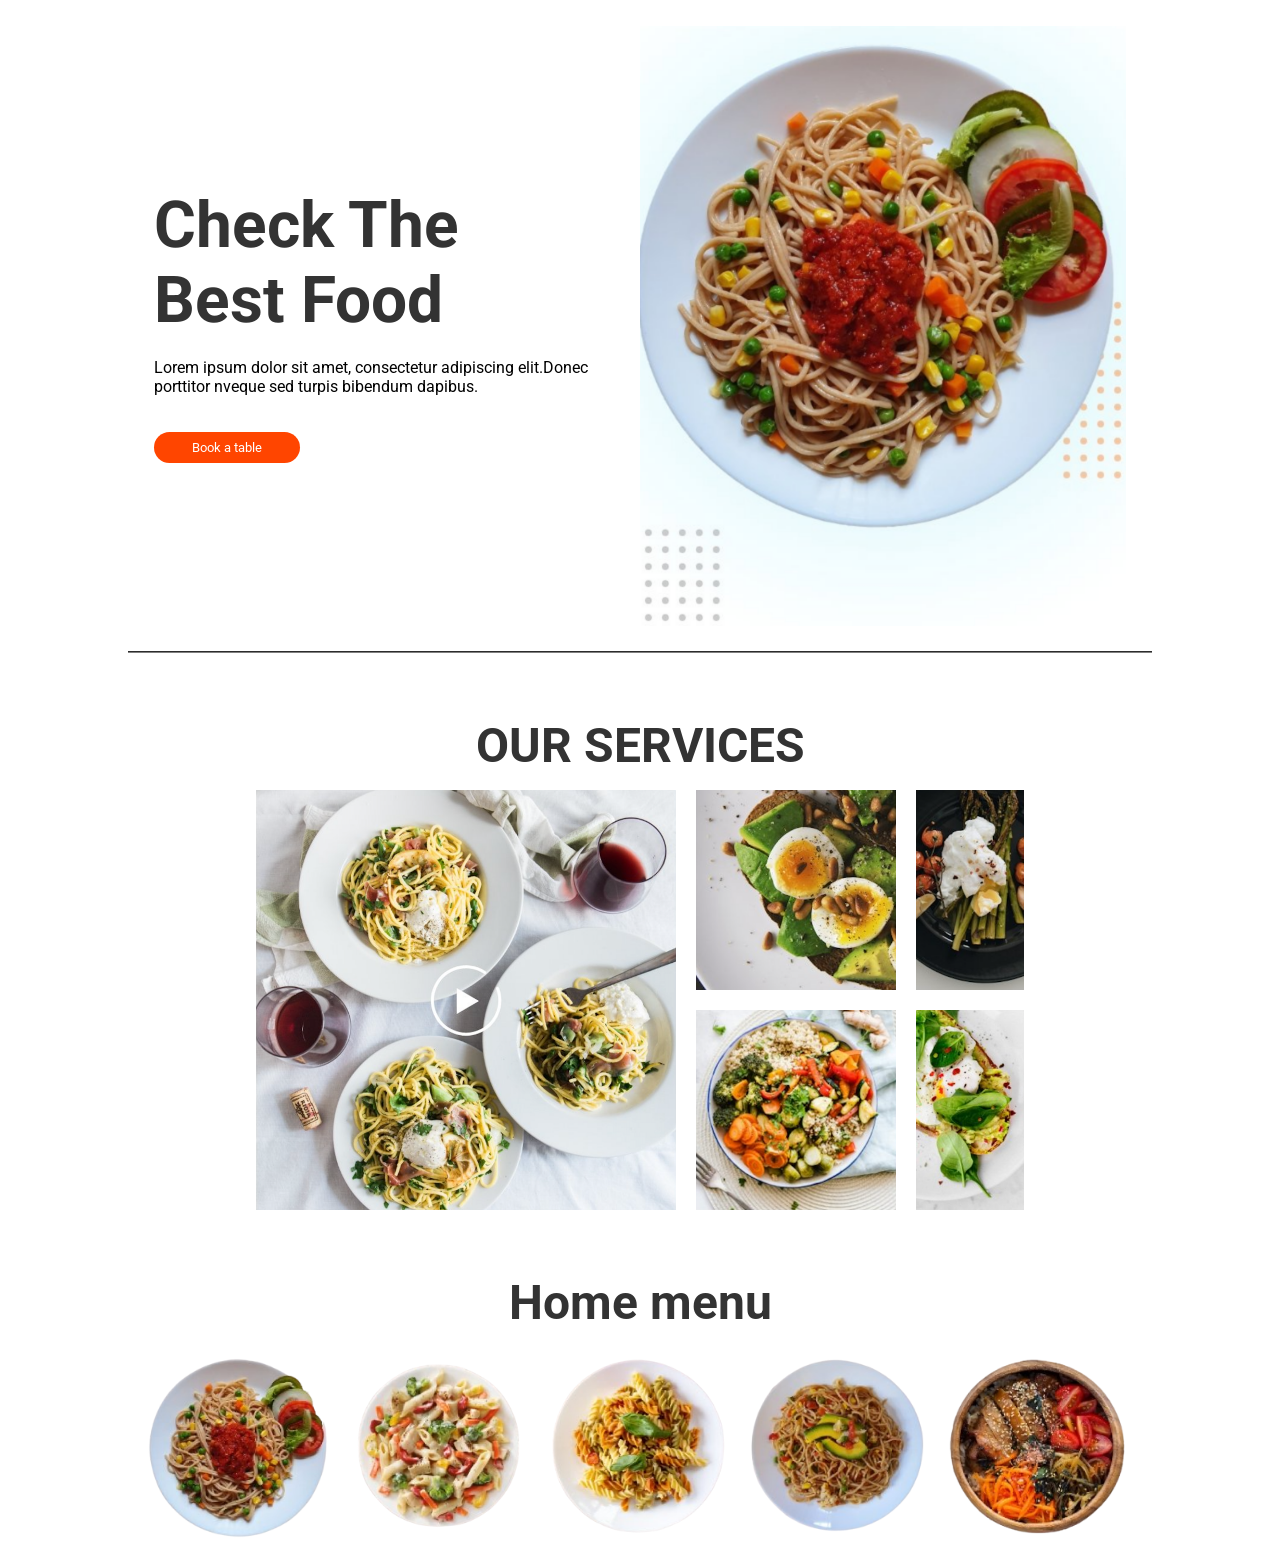
==== index.html @ 97ae4a6c "0" ====
<!DOCTYPE html>
<html lang="es">
<head>
    <meta charset="UTF-8">
    <meta http-equiv="X-UA-Compatible" content="IE=edge">
    <meta name="viewport" content="width=device-width, initial-scale=1.0">
    <link rel="stylesheet" href="./proyecto.css">
    <link rel="preconnect" href="https://fonts.googleapis.com">
<link rel="preconnect" href="https://fonts.gstatic.com" crossorigin>
<link href="https://fonts.googleapis.com/css2?family=Quicksand:wght@300;400;500;700&family=Roboto:wght@700&display=swap" 
rel="stylesheet">
<link rel="shortcut icon" href="./fotos/favicon.ico" type="image/x-icon">
    <title>Proyecto grid layout</title>
</head>
<body>
    <header>
        <section class="grid-1">
            <div class="grid-1-a">
                <h1 class="title" >Check The<br>Best Food</h1>
                <p>Lorem ipsum dolor sit amet, consectetur adipiscing elit.Donec porttitor nveque sed turpis bibendum dapibus.</p> 
                <button class="button">Book a table</button>
            </div>
            
            <div class="grid-1-b">
                <img class="img-1" src="./fotos/hero.png" alt="">
            </div>
          
        </section>
       
        
    </header>
    <main>
        
        <section >
            <h2 class="title-2">OUR SERVICES</h2>
            <div class="grid-2">
                <div class="grid-2-a"><img class="img-2" src="./fotos/video.png" alt=""></div>
                <div class="grid-2-img1"><img  class="img-2" src="./fotos/dish2.png" alt=""></div>
                <div class="grid-2-img2"><img class="img-2" src="./fotos/dish3.png" alt=""></div>
                <div class="grid-2-img3"><img class="img-2" src="./fotos/dish1.png" alt=""></div>
                <div class="grid-2-img4"><img class="img-2" src="./fotos/dish4.png" alt=""></div>

            </div>
        </section>
  
    </main>
    <footer>
        <h1 class="title-2">Home menu</h1>
        <section class="grid-3">
            <div><img class="img-3" src="./fotos/plate1.png" alt=""></div>
            <div><img class="img-3" src="./fotos/plate2.png" alt=""></div>
            <div><img class="img-3" src="./fotos/plate3.png" alt=""></div>
            <div><img class="img-3" src="./fotos/plate4.png" alt=""></div>
            <div><img class="img-3" src="./fotos/plate5.png" alt=""></div>
        </section>
    </footer>
</body>
</html>
---- proyecto.css ----
*{
    box-sizing: border-box;
    padding: 0;
    margin: 0;
    font-family: 'Roboto', sans-serif;
    
}
main {
    width: 60%;
    margin: auto;
}
.grid-1{
    display: grid;
    grid-template-columns: repeat(2, 1fr);
    grid-template-rows: 1fr;
    justify-content: center;
    align-content: center;
    grid-template-areas: "texto foto";
    margin-top: 10px;
    padding: 2%;
    width: 80%;
    margin: auto;
    border-bottom: 2px gray groove;
    
}
.grid-1-a {
    align-self: center;
    display: flex;
    flex-direction: column;
    justify-content: center;
    justify-items: center;
    gap: 20px;
   
}
.grid-1-b{
    justify-self: center;
    
}
 header  section div:nth-child(2){
    height: 600px;
     
}
.img-1 {
    width: 100%;
    height: 100%;
    
    object-fit: cover;
}
.grid-2{
    display: grid;
    justify-content: center;
    grid-template-columns: repeat(auto-fit, minmax(150px, 200px));
    grid-auto-rows: minmax(150px, 200px);
    grid-template-areas: "video video img1 img2"
                       "video video img3 img4";    
    gap: 20px;
    grid-auto-flow: row;
    
}
.grid-2-a{
    grid-area: video;
}
.grid-2-img1 {
    grid-area: img1;
}
.grid-2-img2 {
    grid-area: img2;
}
.grid-2-img3 {
    grid-area: img3;
}
.grid-2-img4 {
    grid-area: img4;
}
.grid-3 {
    display: grid;
    grid-template-columns: repeat(auto-fit, minmax(150px, 200px));
    grid-template-rows: repeat(auto, 1fr);
    justify-content: center;
}
.title {
    font-size: 4rem;
    color: #333;  
}
.title-2 {
    font-size: 3rem;
    color: #333; 
    margin-top: 64px;
    margin-bottom: 16px;
    text-align: center; 

}

.button {
    width: 30%;
    background-color: orangered;
    color: white;
    margin-top: 16px;
    padding: 8px;
    border-radius: 20px;
    border-style: none;
}

.img-2 {
    width: 100%;
    height: 100%;
  
    object-fit: cover;
}

.img-3{
    width: 100%;
    height: 100%;
    width: 200px;
    object-fit: contain;
}

@media  screen and (max-width:400px) {
    .img-1 {
        display: none;
    }
    main{
        width: 100%;
        margin: 0;
        padding: 0;
    }
    .grid-1{
        display: grid;
        padding: 10%;
        grid-template-columns: 3fr;
        justify-content:space-between;
        background-image: url("./fotos/hero.png");
        background-size: cover;
        opacity: 100%;
        
    }

}
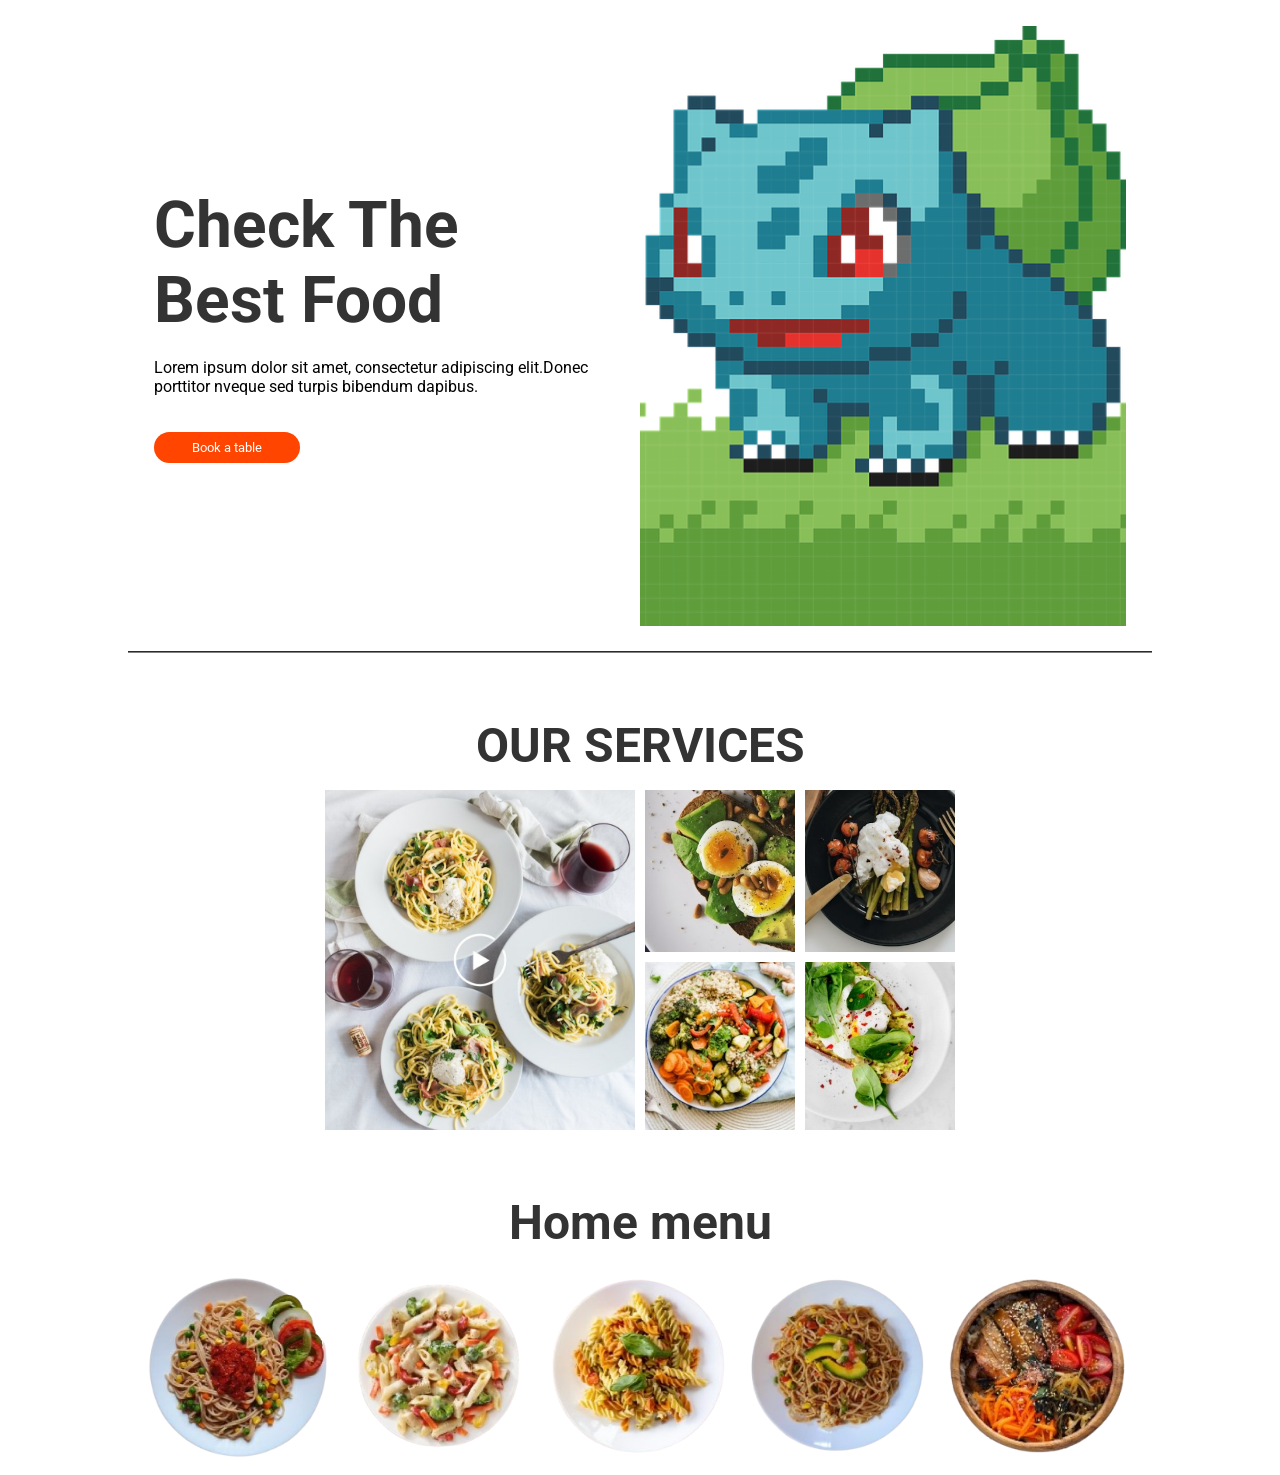
==== commit 6ca6439d: "Cambio de concepto pagina" ====
--- a/index.html
+++ b/index.html
@@ -22,7 +22,7 @@
             </div>
             
             <div class="grid-1-b">
-                <img class="img-1" src="./fotos/hero.png" alt="">
+                <img class="img-1" src="./fotos/pixel-g621a87b9e_640.png" alt="">
             </div>
           
         </section>
--- a/proyecto.css
+++ b/proyecto.css
@@ -6,21 +6,21 @@
     
 }
 main {
-    width: 60%;
+    width: 50%;
     margin: auto;
 }
 .grid-1{
     display: grid;
-    grid-template-columns: repeat(2, 1fr);
+    grid-template-columns: minmax(300px, 1fr) 1fr;
     grid-template-rows: 1fr;
     justify-content: center;
     align-content: center;
     grid-template-areas: "texto foto";
     margin-top: 10px;
     padding: 2%;
-    width: 80%;
     margin: auto;
     border-bottom: 2px gray groove;
+    width: 80%;
     
 }
 .grid-1-a {
@@ -36,6 +36,7 @@
     justify-self: center;
     
 }
+
  header  section div:nth-child(2){
     height: 600px;
      
@@ -49,29 +50,29 @@
 .grid-2{
     display: grid;
     justify-content: center;
-    grid-template-columns: repeat(auto-fit, minmax(150px, 200px));
-    grid-auto-rows: minmax(150px, 200px);
-    grid-template-areas: "video video img1 img2"
-                       "video video img3 img4";    
-    gap: 20px;
-    grid-auto-flow: row;
+    grid-template-columns: repeat(4 , minmax(100px, 150px));
+    grid-auto-rows: fr;
+    gap: 10px;
+    
     
 }
 .grid-2-a{
-    grid-area: video;
+    grid-area: 1/ 1 / 3/ 3 ;
 }
-.grid-2-img1 {
-    grid-area: img1;
+.grid-2-img1{
+    
 }
-.grid-2-img2 {
-    grid-area: img2;
+.grid-2-img2{
+
 }
-.grid-2-img3 {
-    grid-area: img3;
+.grid-2-img3{
+
 }
-.grid-2-img4 {
-    grid-area: img4;
+.grid-2-img4{
+    
 }
+
+
 .grid-3 {
     display: grid;
     grid-template-columns: repeat(auto-fit, minmax(150px, 200px));
@@ -115,7 +116,7 @@
     object-fit: contain;
 }
 
-@media  screen and (max-width:400px) {
+@media  screen and (max-width:576px) {
     .img-1 {
         display: none;
     }
@@ -129,10 +130,27 @@
         padding: 10%;
         grid-template-columns: 3fr;
         justify-content:space-between;
-        background-image: url("./fotos/hero.png");
-        background-size: cover;
-        opacity: 100%;
+        background-image: url("./fotos/pixel-g621a87b9e_640.png");
+        background-size: contain;
+        background-repeat: no-repeat;
+        background-position: center;
+        filter:brightness(1);
+        color: antiquewhite;
+        text-shadow: 1px 1px;
         
+        
+        
+    }
+    .button{
+        padding: 2%;
+        width: 100%;
     }
 
 }
+
+@media screen and (max-width: 992px) {
+    .grid-2{
+        grid-template-columns: repeat(auto-fit , minmax(100px, 150px));
+    }
+    
+}
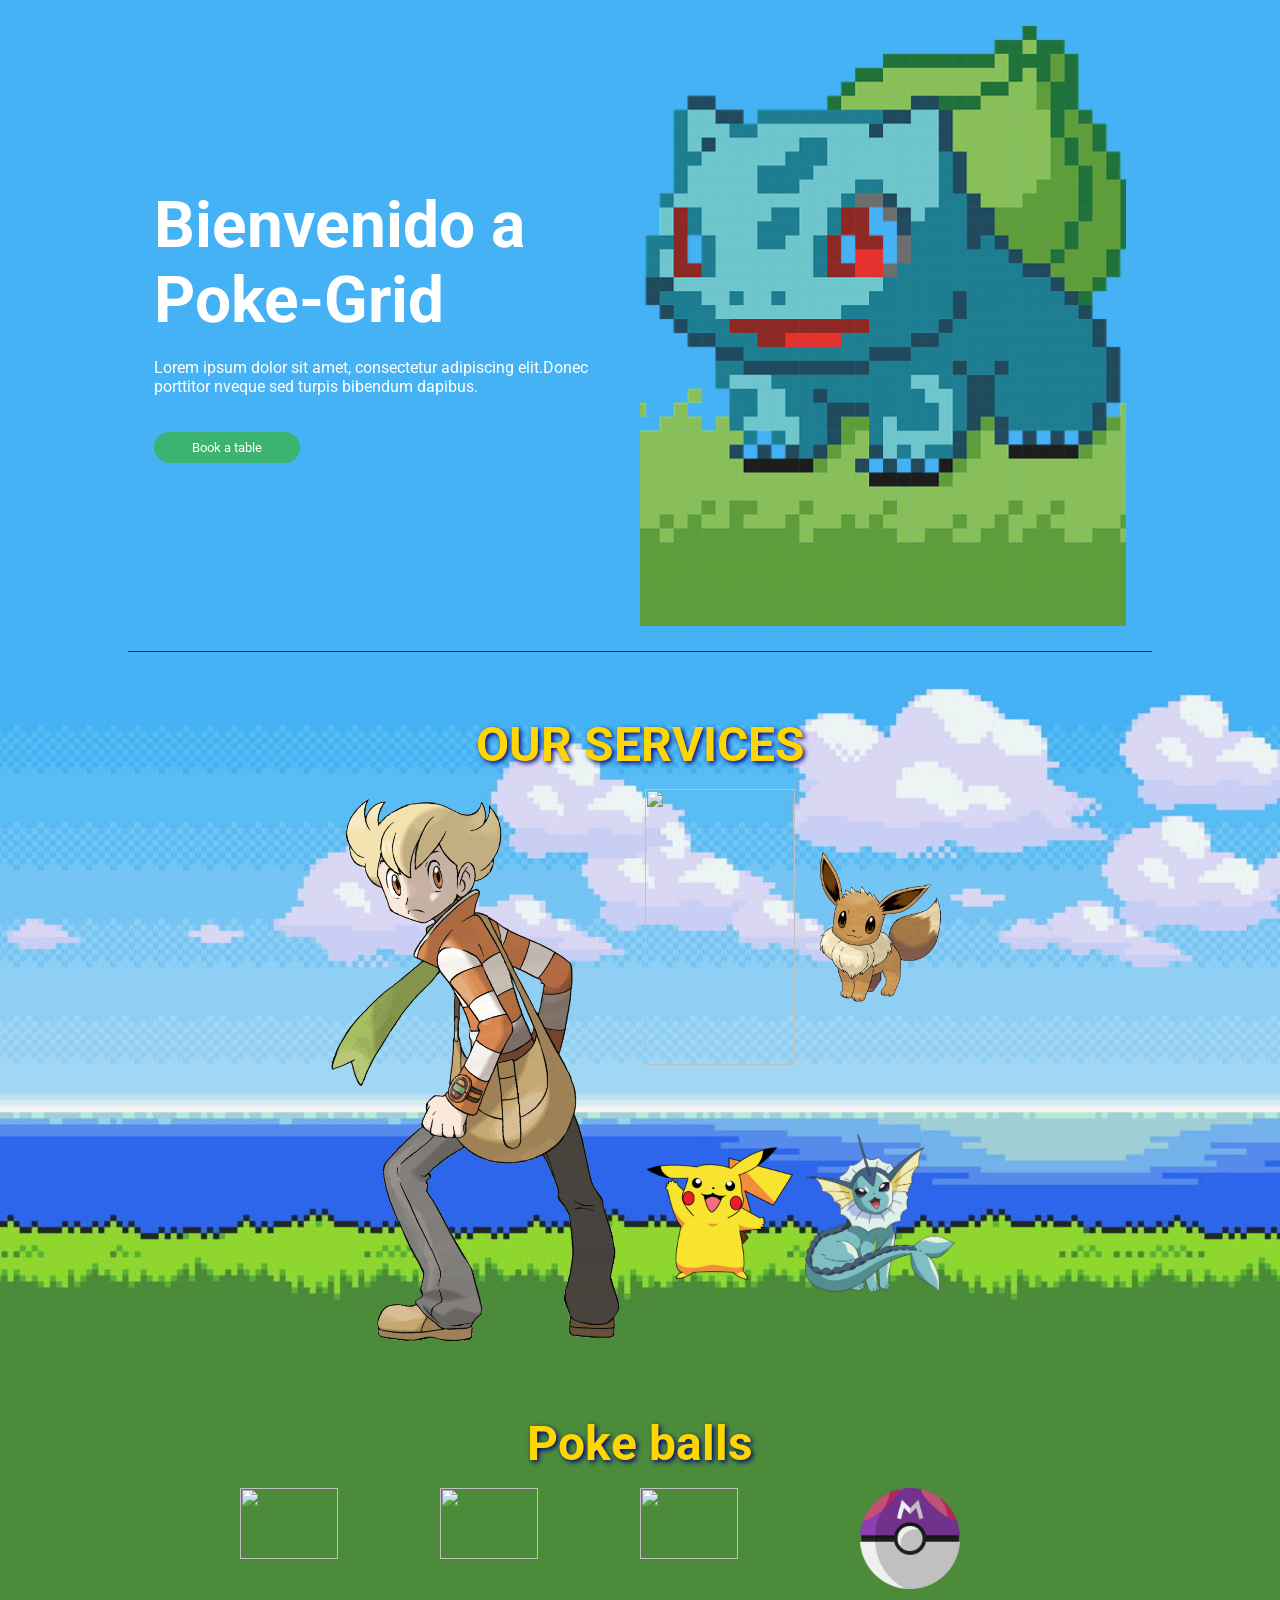
==== commit 9778b7e3: "mejora responsividad, cambio de imagenes, titulos y fondo" ====
--- a/index.html
+++ b/index.html
@@ -16,13 +16,13 @@
     <header>
         <section class="grid-1">
             <div class="grid-1-a">
-                <h1 class="title" >Check The<br>Best Food</h1>
+                <h1 class="title" >Bienvenido a <br>Poke-Grid</h1>
                 <p>Lorem ipsum dolor sit amet, consectetur adipiscing elit.Donec porttitor nveque sed turpis bibendum dapibus.</p> 
                 <button class="button">Book a table</button>
             </div>
             
             <div class="grid-1-b">
-                <img class="img-1" src="./fotos/pixel-g621a87b9e_640.png" alt="">
+                <img class="img-1" src="./fotos/Hero-bulbasaur.png" alt="">
             </div>
           
         </section>
@@ -34,24 +34,24 @@
         <section >
             <h2 class="title-2">OUR SERVICES</h2>
             <div class="grid-2">
-                <div class="grid-2-a"><img class="img-2" src="./fotos/video.png" alt=""></div>
-                <div class="grid-2-img1"><img  class="img-2" src="./fotos/dish2.png" alt=""></div>
-                <div class="grid-2-img2"><img class="img-2" src="./fotos/dish3.png" alt=""></div>
-                <div class="grid-2-img3"><img class="img-2" src="./fotos/dish1.png" alt=""></div>
-                <div class="grid-2-img4"><img class="img-2" src="./fotos/dish4.png" alt=""></div>
+                <div class="grid-2-a"><img class="img-2" src="./fotos/pngwing.com (6).png" alt=""></div>
+                <div class="grid-2-img1"><img  class="img-2" src="./fotos/pngwing.com (1).png" alt=""></div>
+                <div class="grid-2-img2"><img class="img-2" src="./fotos/pngwing.com (3).png" alt=""></div>
+                <div class="grid-2-img3"><img class="img-2" src="./fotos/pngwing.com (5).png" alt=""></div>
+                <div class="grid-2-img4"><img class="img-2" src="./fotos/pngwing.com (2).png" alt=""></div>
 
             </div>
         </section>
   
     </main>
     <footer>
-        <h1 class="title-2">Home menu</h1>
+        <h1 class="title-2">Poke balls</h1>
         <section class="grid-3">
-            <div><img class="img-3" src="./fotos/plate1.png" alt=""></div>
-            <div><img class="img-3" src="./fotos/plate2.png" alt=""></div>
-            <div><img class="img-3" src="./fotos/plate3.png" alt=""></div>
-            <div><img class="img-3" src="./fotos/plate4.png" alt=""></div>
-            <div><img class="img-3" src="./fotos/plate5.png" alt=""></div>
+            <div><img class="img-3" src="./fotos/Poke-ball.png" alt=""></div>
+            <div><img class="img-3" src="./fotos/Super-ball.png" alt=""></div>
+            <div><img class="img-3" src="./fotos/Ultra-ball.png" alt=""></div>
+            <div><img class="img-3" src="./fotos/Master-ball.png" alt=""></div>
+         
         </section>
     </footer>
 </body>
--- a/proyecto.css
+++ b/proyecto.css
@@ -3,7 +3,13 @@
     padding: 0;
     margin: 0;
     font-family: 'Roboto', sans-serif;
+    color: white;
     
+}
+body {
+    background-image: url("./fotos/Fondo-body.jpg");
+    background-repeat: no-repeat;
+    background-size: cover;
 }
 main {
     width: 50%;
@@ -19,7 +25,7 @@
     margin-top: 10px;
     padding: 2%;
     margin: auto;
-    border-bottom: 2px gray groove;
+    border-bottom: 1px gray outset;
     width: 80%;
     
 }
@@ -51,7 +57,7 @@
     display: grid;
     justify-content: center;
     grid-template-columns: repeat(4 , minmax(100px, 150px));
-    grid-auto-rows: fr;
+    grid-auto-rows: 1fr;
     gap: 10px;
     
     
@@ -76,25 +82,27 @@
 .grid-3 {
     display: grid;
     grid-template-columns: repeat(auto-fit, minmax(150px, 200px));
-    grid-template-rows: repeat(auto, 1fr);
+    grid-auto-rows:  1fr;
     justify-content: center;
 }
 .title {
     font-size: 4rem;
-    color: #333;  
+    color: white;  
 }
 .title-2 {
     font-size: 3rem;
-    color: #333; 
+    color: gold; 
     margin-top: 64px;
     margin-bottom: 16px;
-    text-align: center; 
+    text-align: center;
+    text-decoration: bold; 
+    text-shadow: 2px 2px 5px navy;
 
 }
 
 .button {
     width: 30%;
-    background-color: orangered;
+    background-color: mediumseagreen;
     color: white;
     margin-top: 16px;
     padding: 8px;
@@ -106,13 +114,13 @@
     width: 100%;
     height: 100%;
   
-    object-fit: cover;
+    object-fit: contain;
 }
 
 .img-3{
-    width: 100%;
-    height: 100%;
-    width: 200px;
+    width: 70%;
+    height: 70%;
+    
     object-fit: contain;
 }
 
@@ -126,31 +134,26 @@
         padding: 0;
     }
     .grid-1{
-        display: grid;
-        padding: 10%;
-        grid-template-columns: 3fr;
-        justify-content:space-between;
-        background-image: url("./fotos/pixel-g621a87b9e_640.png");
+        background-image: url("./fotos/Hero-bulbasaur.png");
         background-size: contain;
         background-repeat: no-repeat;
         background-position: center;
-        filter:brightness(1);
-        color: antiquewhite;
-        text-shadow: 1px 1px;
-        
         
         
     }
-    .button{
-        padding: 2%;
-        width: 100%;
+    .grid-2{
+        grid-template-columns: repeat(auto-fit, minmax(150px, 200px));
+    }
+    .grid-3 {
+        justify-items: center;
+    }
+    .img-3{
+        object-fit: contain;
+        margin: auto;
     }
 
 }
 
 @media screen and (max-width: 992px) {
-    .grid-2{
-        grid-template-columns: repeat(auto-fit , minmax(100px, 150px));
-    }
     
 }
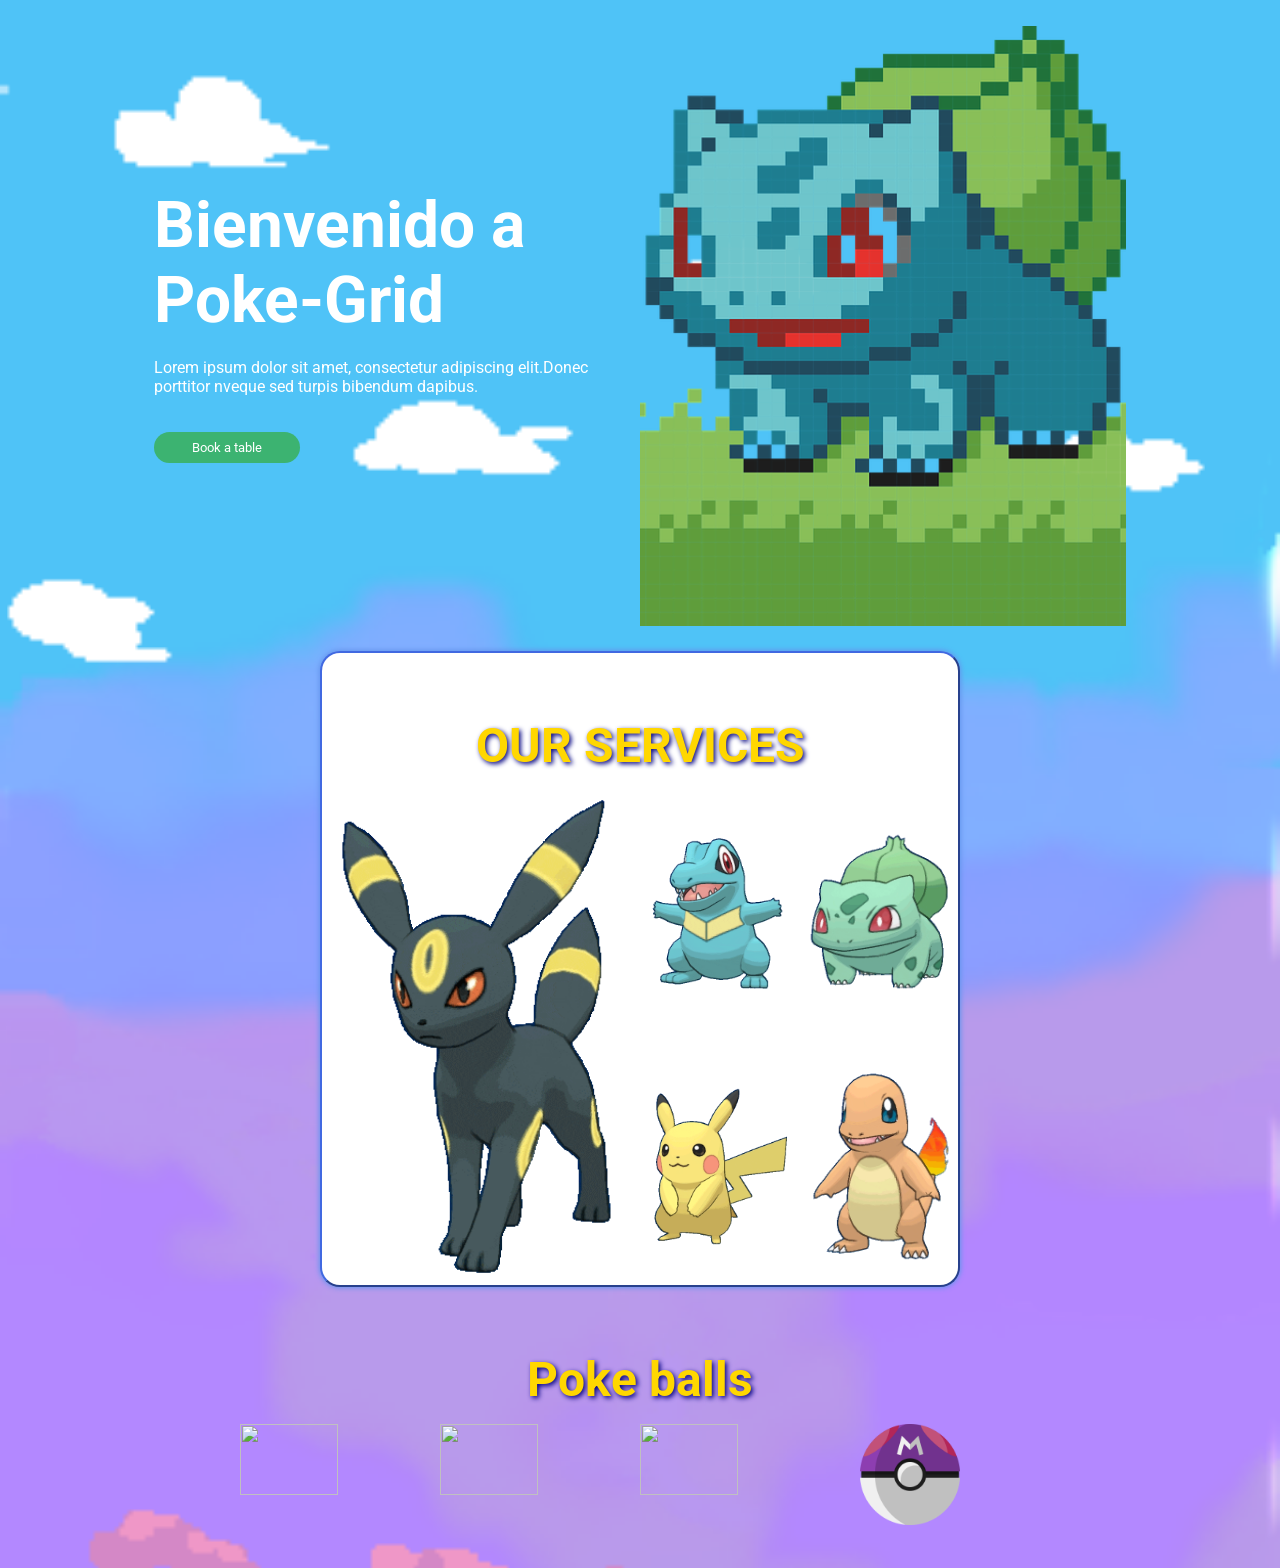
==== commit 0b9f81c2: "actualizacion de imagenes de main" ====
--- a/index.html
+++ b/index.html
@@ -31,14 +31,14 @@
     </header>
     <main>
         
-        <section >
+        <section>
             <h2 class="title-2">OUR SERVICES</h2>
             <div class="grid-2">
-                <div class="grid-2-a"><img class="img-2" src="./fotos/pngwing.com (6).png" alt=""></div>
-                <div class="grid-2-img1"><img  class="img-2" src="./fotos/pngwing.com (1).png" alt=""></div>
-                <div class="grid-2-img2"><img class="img-2" src="./fotos/pngwing.com (3).png" alt=""></div>
-                <div class="grid-2-img3"><img class="img-2" src="./fotos/pngwing.com (5).png" alt=""></div>
-                <div class="grid-2-img4"><img class="img-2" src="./fotos/pngwing.com (2).png" alt=""></div>
+                <div class="grid-2-a"><img class="img-2" id="gift" src="./fotos/Umbreon.gif" alt=""></div>
+                <div class="grid-2-img1"><img  class="img-2" src="./fotos/totodile.gif" alt=""></div>
+                <div class="grid-2-img2"><img class="img-2" src="./fotos/bulbasaur.gif" alt=""></div>
+                <div class="grid-2-img3"><img class="img-2" src="./fotos/pikachu.gif" alt=""></div>
+                <div class="grid-2-img4"><img class="img-2" src="./fotos/charmander.gif" alt=""></div>
 
             </div>
         </section>
--- a/proyecto.css
+++ b/proyecto.css
@@ -7,13 +7,18 @@
     
 }
 body {
-    background-image: url("./fotos/Fondo-body.jpg");
+    background-image: url("./fotos/pixil-frame-0.png");
     background-repeat: no-repeat;
     background-size: cover;
 }
 main {
+    margin-top: 20px;
     width: 50%;
     margin: auto;
+    background-color: white;
+    border: 2px royalblue outset;
+    border-radius: 20px;
+    box-shadow: 0 0 5px 1px cornflowerblue;
 }
 .grid-1{
     display: grid;
@@ -25,7 +30,7 @@
     margin-top: 10px;
     padding: 2%;
     margin: auto;
-    border-bottom: 1px gray outset;
+    
     width: 80%;
     
 }
@@ -64,6 +69,11 @@
 }
 .grid-2-a{
     grid-area: 1/ 1 / 3/ 3 ;
+}
+#gift {
+    object-fit: contain;
+    align-self: center;
+    justify-self: center;
 }
 .grid-2-img1{
     
@@ -129,8 +139,8 @@
         display: none;
     }
     main{
-        width: 100%;
-        margin: 0;
+        width: 80%;
+        margin: auto;
         padding: 0;
     }
     .grid-1{
@@ -142,7 +152,7 @@
         
     }
     .grid-2{
-        grid-template-columns: repeat(auto-fit, minmax(150px, 200px));
+        grid-template-columns: repeat(auto-fit, minmax(150px, 200px)); 
     }
     .grid-3 {
         justify-items: center;
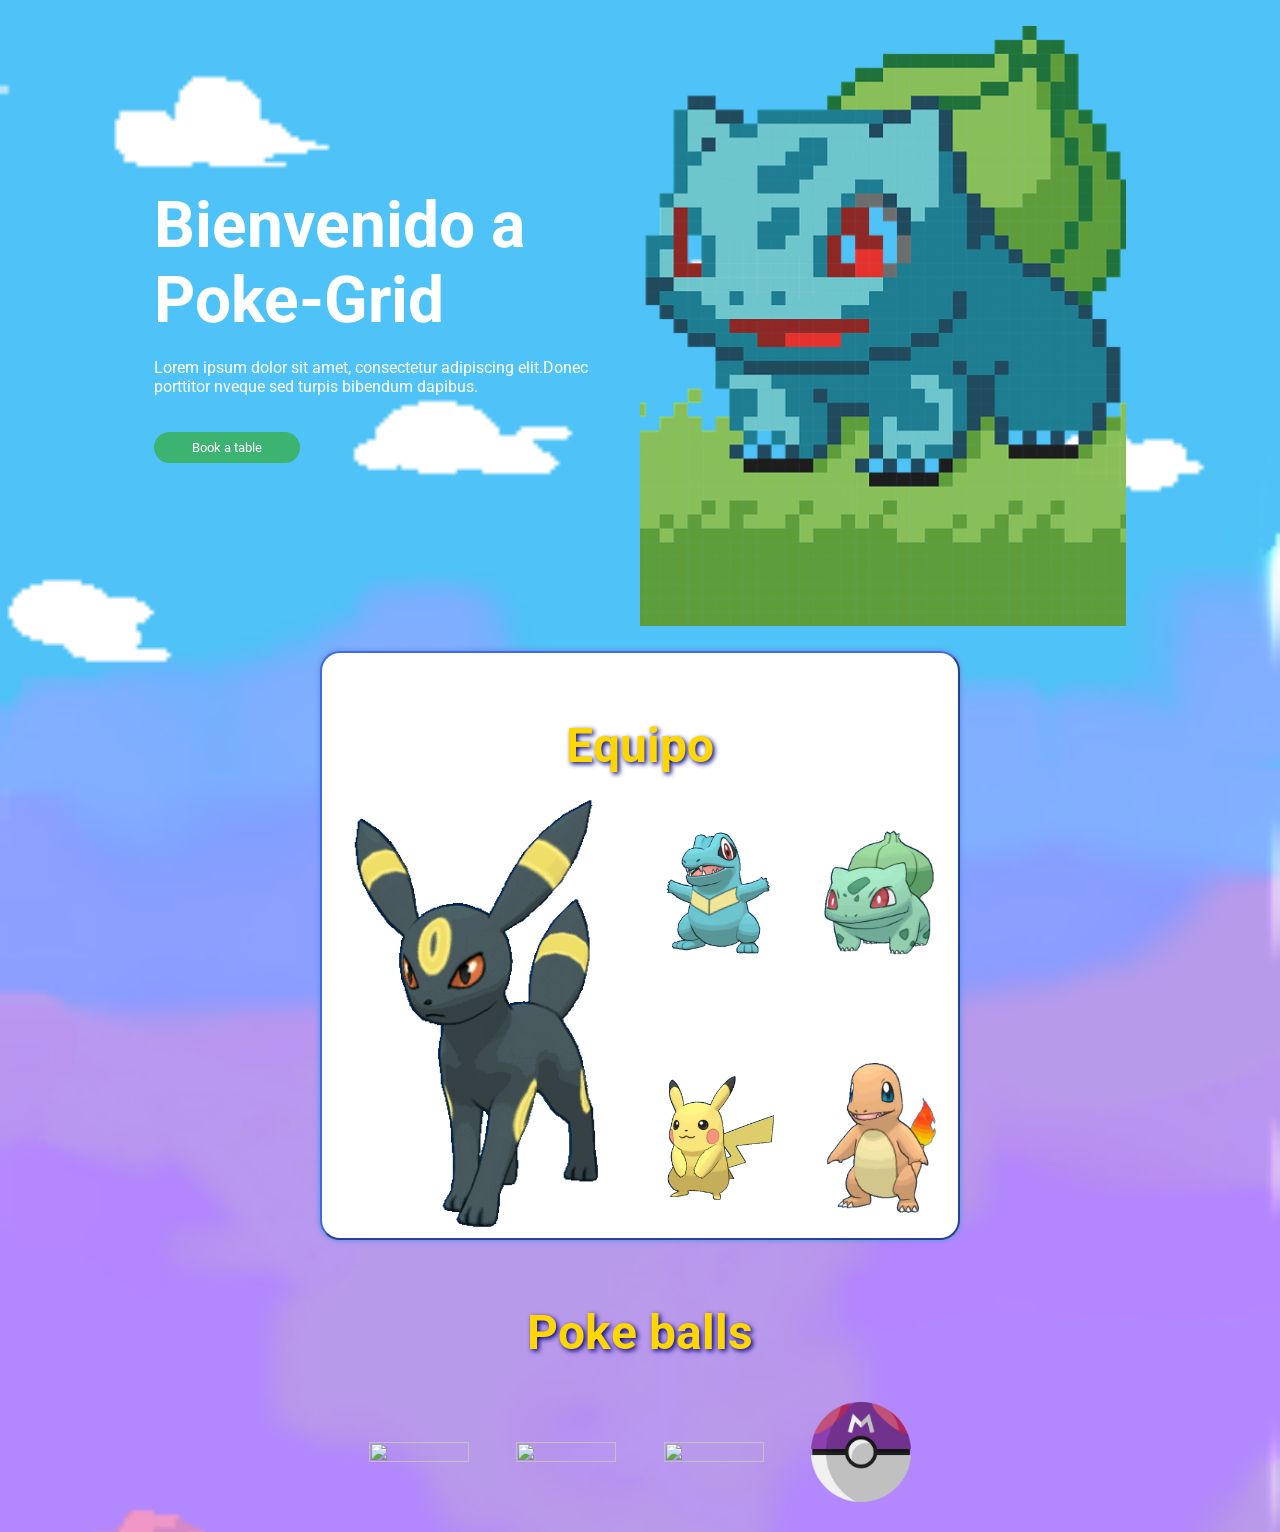
==== commit 0d7d99b5: "Responsividad seccion main" ====
--- a/index.html
+++ b/index.html
@@ -32,7 +32,7 @@
     <main>
         
         <section>
-            <h2 class="title-2">OUR SERVICES</h2>
+            <h2 class="title-2">Equipo</h2>
             <div class="grid-2">
                 <div class="grid-2-a"><img class="img-2" id="gift" src="./fotos/Umbreon.gif" alt=""></div>
                 <div class="grid-2-img1"><img  class="img-2" src="./fotos/totodile.gif" alt=""></div>
--- a/proyecto.css
+++ b/proyecto.css
@@ -63,12 +63,13 @@
     justify-content: center;
     grid-template-columns: repeat(4 , minmax(100px, 150px));
     grid-auto-rows: 1fr;
-    gap: 10px;
+    gap: 40px;
     
     
 }
 .grid-2-a{
     grid-area: 1/ 1 / 3/ 3 ;
+    
 }
 #gift {
     object-fit: contain;
@@ -90,10 +91,14 @@
 
 
 .grid-3 {
-    display: grid;
-    grid-template-columns: repeat(auto-fit, minmax(150px, 200px));
-    grid-auto-rows:  1fr;
-    justify-content: center;
+display: flex;
+flex-flow: row wrap;
+justify-content:space-around;
+margin: auto;
+align-items: center;
+width: 50%;
+padding: 2%;
+  
 }
 .title {
     font-size: 4rem;
@@ -128,13 +133,13 @@
 }
 
 .img-3{
-    width: 70%;
+    width: 100px;
     height: 70%;
     
-    object-fit: contain;
+    
 }
 
-@media  screen and (max-width:576px) {
+@media  screen and (max-width:768px) {
     .img-1 {
         display: none;
     }
@@ -152,7 +157,7 @@
         
     }
     .grid-2{
-        grid-template-columns: repeat(auto-fit, minmax(150px, 200px)); 
+        grid-template-columns: repeat(auto-fit, minmax(150px, 120px)); 
     }
     .grid-3 {
         justify-items: center;
@@ -164,6 +169,10 @@
 
 }
 
-@media screen and (max-width: 992px) {
+@media screen and (max-width: 1400px) {
+    .grid-2{
+        grid-template-columns: repeat(auto-fit, minmax(100px, 120px));
+        grid-auto-rows: 1fr;
+    }
     
 }
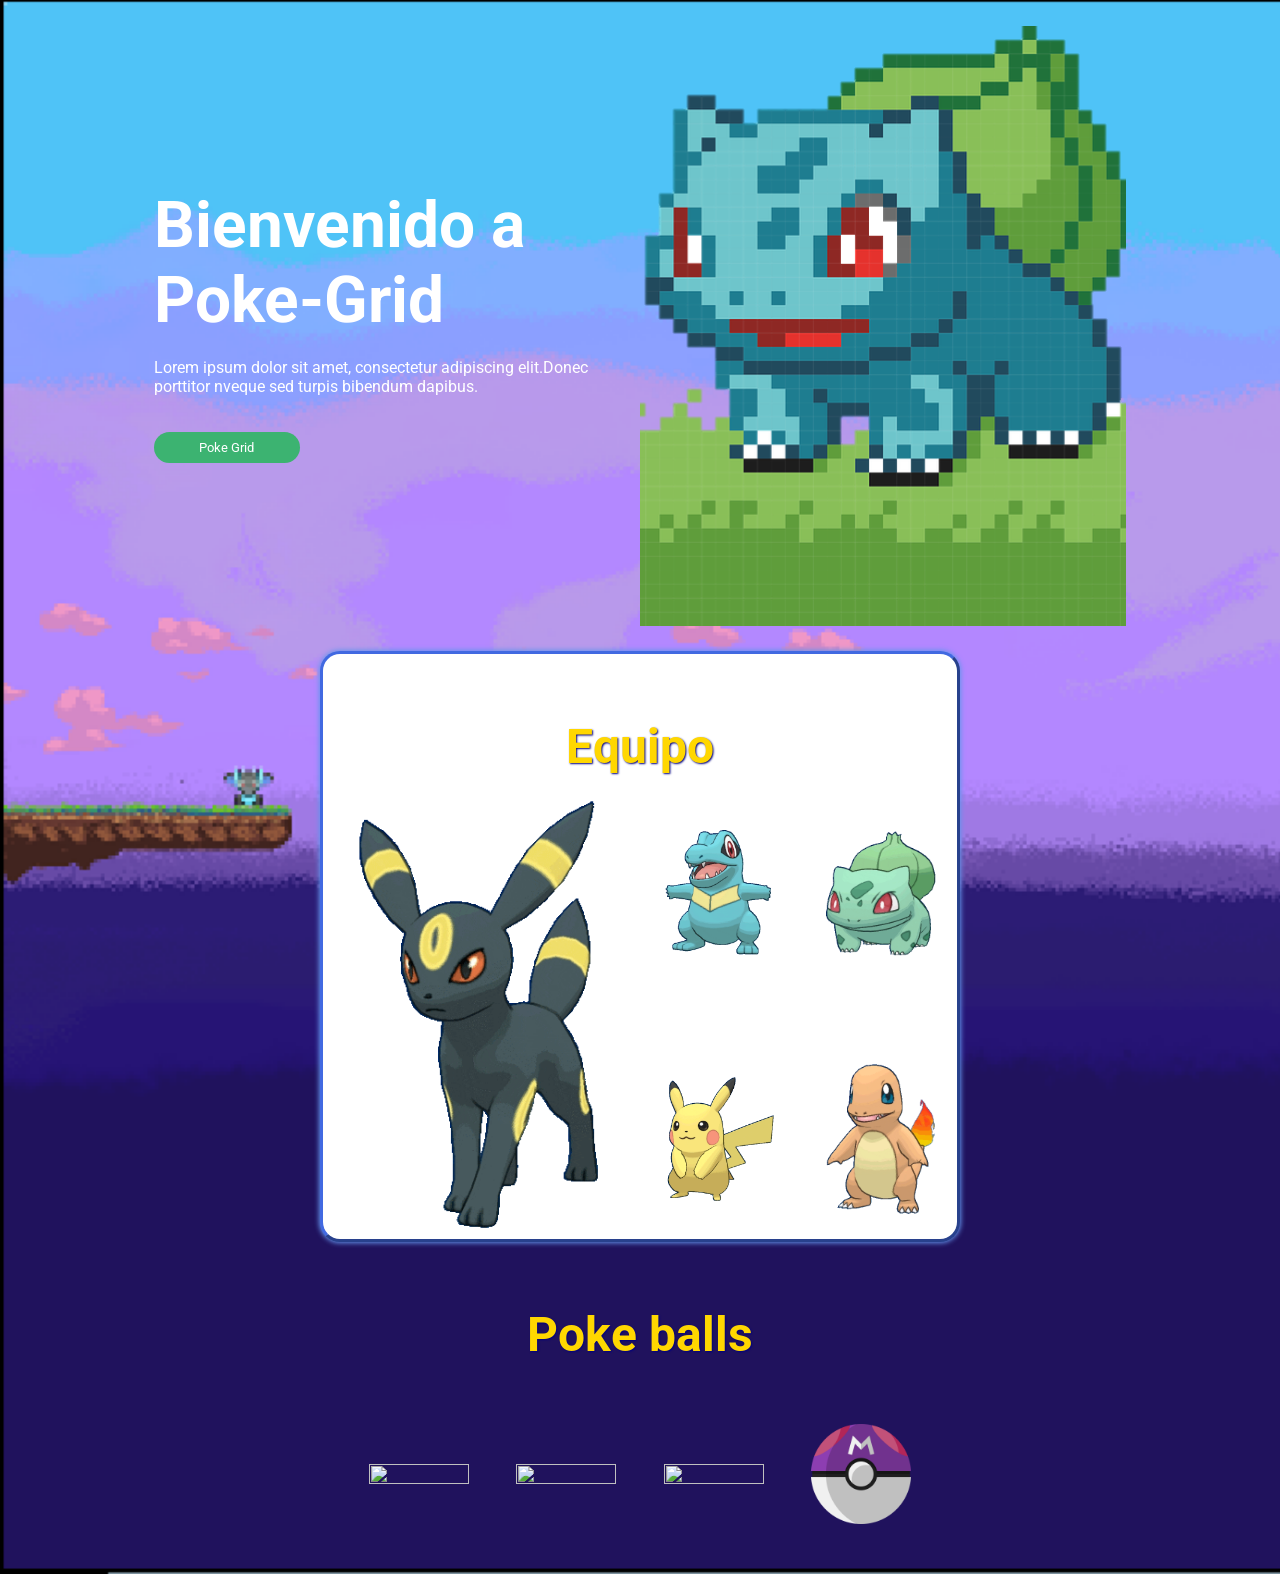
==== commit cbabe5bd: "Adicion de animaciones en el footer" ====
--- a/index.html
+++ b/index.html
@@ -18,7 +18,7 @@
             <div class="grid-1-a">
                 <h1 class="title" >Bienvenido a <br>Poke-Grid</h1>
                 <p>Lorem ipsum dolor sit amet, consectetur adipiscing elit.Donec porttitor nveque sed turpis bibendum dapibus.</p> 
-                <button class="button">Book a table</button>
+                <button class="button">Poke Grid</button>
             </div>
             
             <div class="grid-1-b">
--- a/proyecto.css
+++ b/proyecto.css
@@ -7,7 +7,7 @@
     
 }
 body {
-    background-image: url("./fotos/pixil-frame-0.png");
+    background-image: url("./fotos/Captura.PNG");
     background-repeat: no-repeat;
     background-size: cover;
 }
@@ -16,7 +16,7 @@
     width: 50%;
     margin: auto;
     background-color: white;
-    border: 2px royalblue outset;
+    border: 3px royalblue outset;
     border-radius: 20px;
     box-shadow: 0 0 5px 1px cornflowerblue;
 }
@@ -110,8 +110,7 @@
     margin-top: 64px;
     margin-bottom: 16px;
     text-align: center;
-    text-decoration: bold; 
-    text-shadow: 2px 2px 5px navy;
+    text-shadow: 1px 1px 2px navy;
 
 }
 
@@ -134,11 +133,19 @@
 
 .img-3{
     width: 100px;
-    height: 70%;
+    height: 70%;        
+}
+
+footer section div .img-3:hover {
+    
+    transform:  scale(1.2) rotate(360deg);
+    transition-duration: 0.7s;
     
     
 }
 
+
+/* Medias query  */
 @media  screen and (max-width:768px) {
     .img-1 {
         display: none;
@@ -164,7 +171,7 @@
     }
     .img-3{
         object-fit: contain;
-        margin: auto;
+        margin: 10px auto;
     }
 
 }
@@ -174,5 +181,10 @@
         grid-template-columns: repeat(auto-fit, minmax(100px, 120px));
         grid-auto-rows: 1fr;
     }
+    .img-3{
+        object-fit: contain;
+        margin: 20px auto;
+    }
+
     
 }
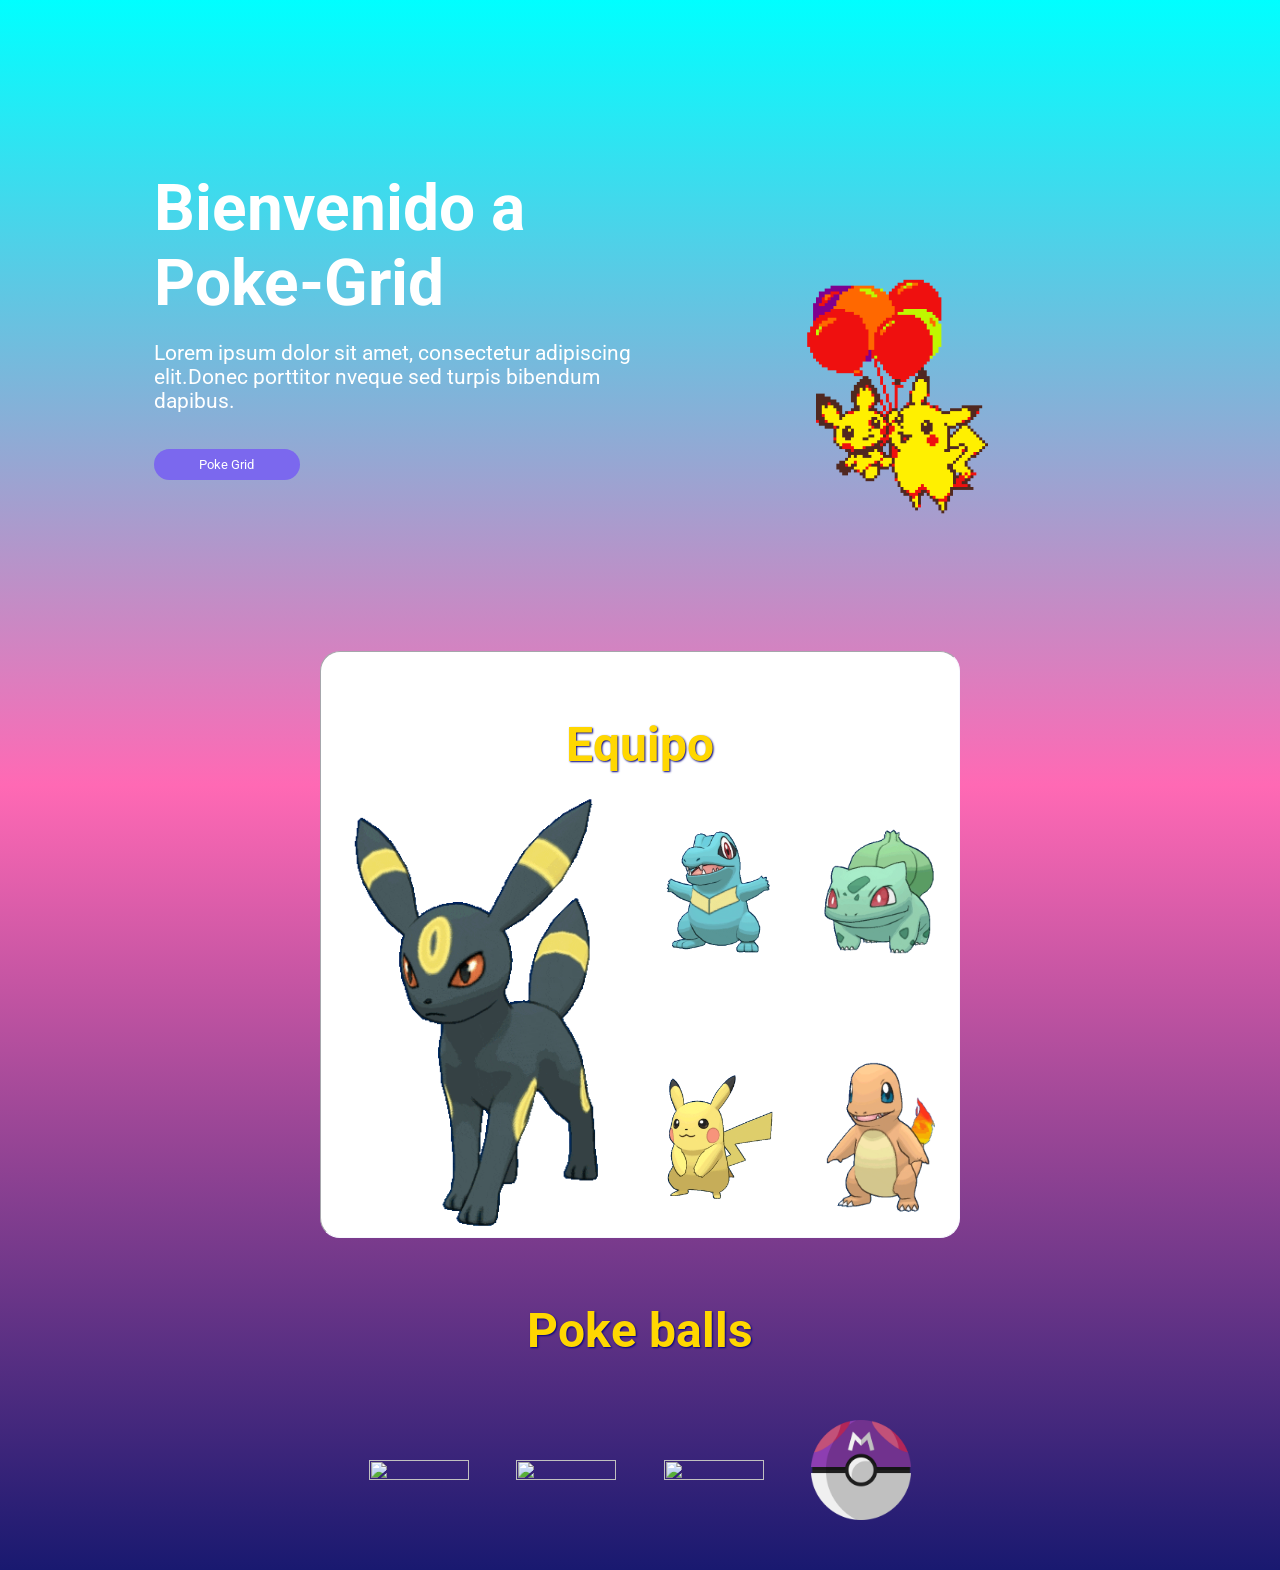
==== commit 0456a435: "cambio de fondo y seccion header" ====
--- a/index.html
+++ b/index.html
@@ -22,7 +22,7 @@
             </div>
             
             <div class="grid-1-b">
-                <img class="img-1" src="./fotos/Hero-bulbasaur.png" alt="">
+                
             </div>
           
         </section>
--- a/proyecto.css
+++ b/proyecto.css
@@ -5,20 +5,24 @@
     font-family: 'Roboto', sans-serif;
     color: white;
     
+    
+}
+p{
+    font-size: 1.3rem;
 }
 body {
-    background-image: url("./fotos/Captura.PNG");
-    background-repeat: no-repeat;
-    background-size: cover;
+    background-image: linear-gradient(to bottom , aqua, hotpink, MidnightBlue);
+    
+  
 }
 main {
     margin-top: 20px;
     width: 50%;
     margin: auto;
     background-color: white;
-    border: 3px royalblue outset;
+    border: 1px ghostwhite inset;
     border-radius: 20px;
-    box-shadow: 0 0 5px 1px cornflowerblue;
+    
 }
 .grid-1{
     display: grid;
@@ -26,13 +30,10 @@
     grid-template-rows: 1fr;
     justify-content: center;
     align-content: center;
-    grid-template-areas: "texto foto";
     margin-top: 10px;
     padding: 2%;
-    margin: auto;
-    
+    margin: auto; 
     width: 80%;
-    
 }
 .grid-1-a {
     align-self: center;
@@ -41,11 +42,13 @@
     justify-content: center;
     justify-items: center;
     gap: 20px;
-   
 }
 .grid-1-b{
-    justify-self: center;
-    
+    
+    background-image: url("./fotos/Hero-bulbasaur.png");
+    background-size: contain;
+    background-repeat: no-repeat;
+    background-position: center;
 }
 
  header  section div:nth-child(2){
@@ -116,13 +119,17 @@
 
 .button {
     width: 30%;
-    background-color: mediumseagreen;
+    background-color: mediumslateblue;
     color: white;
     margin-top: 16px;
     padding: 8px;
     border-radius: 20px;
     border-style: none;
 }
+.button:hover {
+    transform: scale(1.06);
+    transition-duration: 0.2s;
+}
 
 .img-2 {
     width: 100%;
@@ -147,21 +154,23 @@
 
 /* Medias query  */
 @media  screen and (max-width:768px) {
-    .img-1 {
+ 
+    .grid-1-b {
         display: none;
     }
     main{
         width: 80%;
-        margin: auto;
+        margin: 20px auto;
         padding: 0;
     }
     .grid-1{
-        background-image: url("./fotos/Hero-bulbasaur.png");
+
+        background-image: url("./fotos/baloon-mobile.gif");
         background-size: contain;
         background-repeat: no-repeat;
-        background-position: center;
-        
-        
+        background-position:right center;
+        grid-template-rows: 1fr;
+        grid-template-columns: 1fr;       
     }
     .grid-2{
         grid-template-columns: repeat(auto-fit, minmax(150px, 120px)); 
@@ -177,6 +186,9 @@
 }
 
 @media screen and (max-width: 1400px) {
+    .grid-1-b{
+        background-image: url("./fotos/giphy.gif");
+    }
     .grid-2{
         grid-template-columns: repeat(auto-fit, minmax(100px, 120px));
         grid-auto-rows: 1fr;
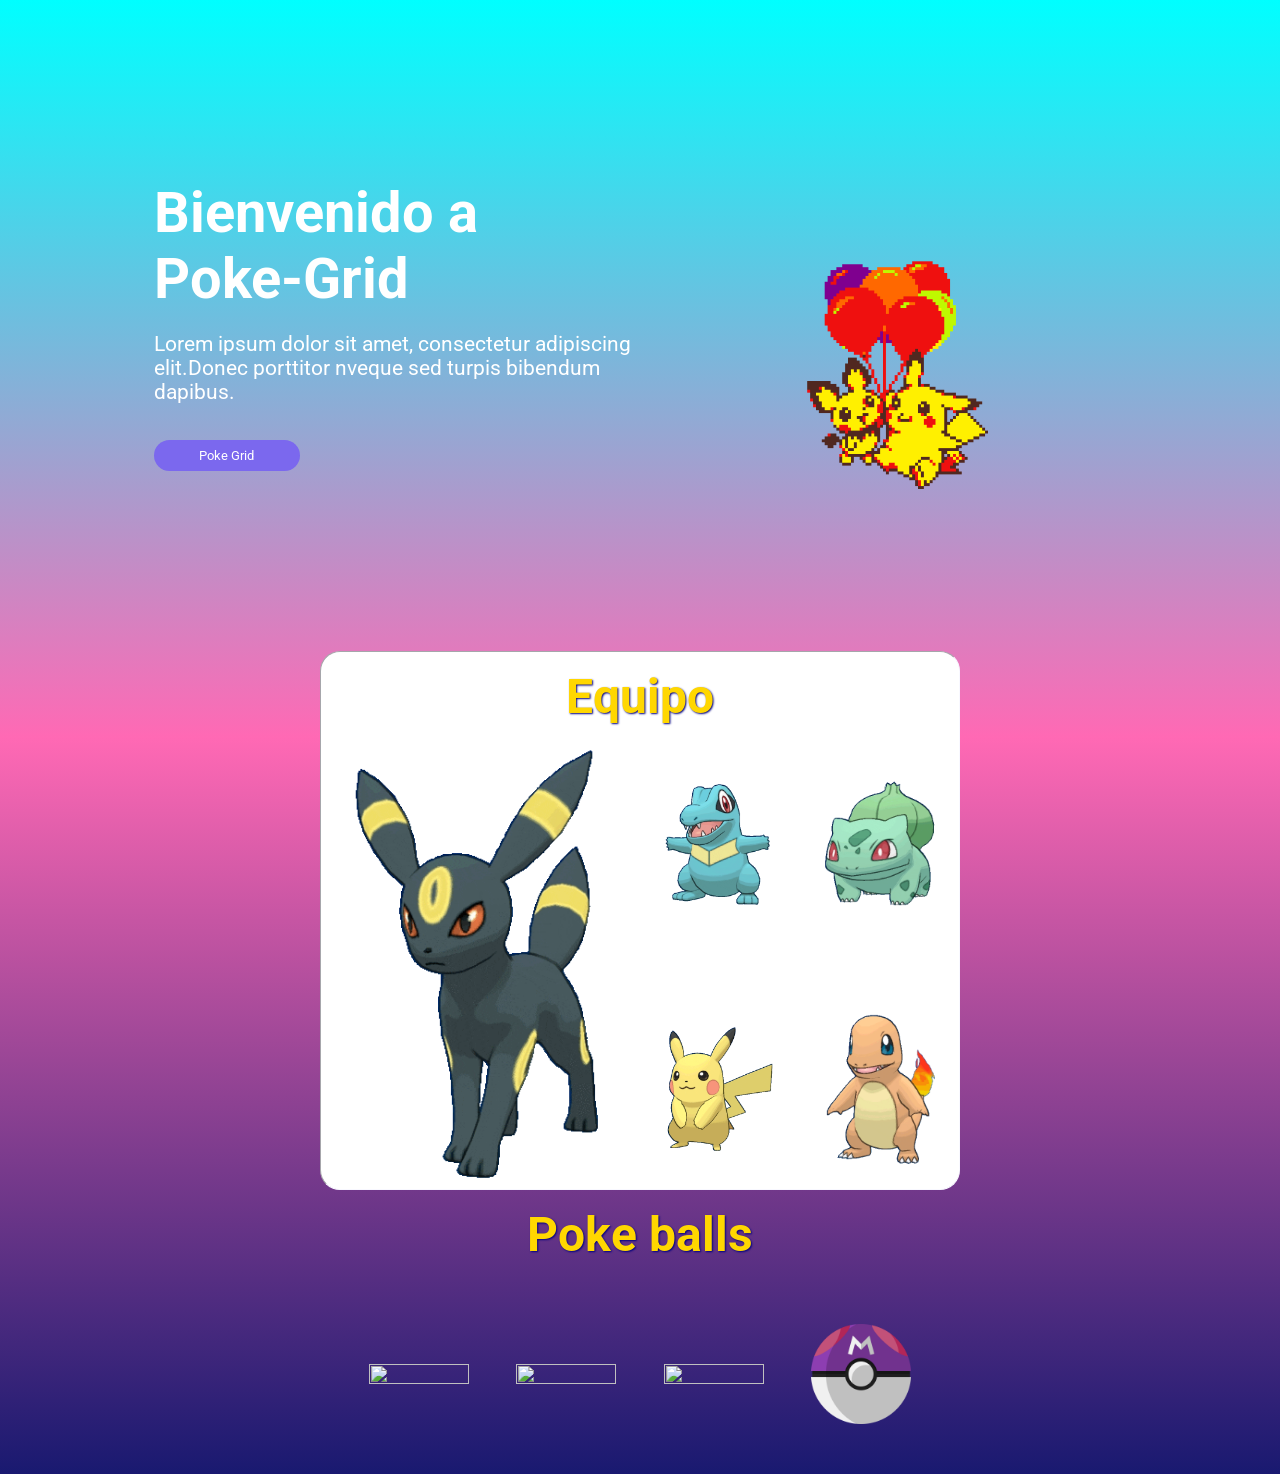
==== commit f7e918c5: "ajustes version movile" ====
--- a/index.html
+++ b/index.html
@@ -39,7 +39,6 @@
                 <div class="grid-2-img2"><img class="img-2" src="./fotos/bulbasaur.gif" alt=""></div>
                 <div class="grid-2-img3"><img class="img-2" src="./fotos/pikachu.gif" alt=""></div>
                 <div class="grid-2-img4"><img class="img-2" src="./fotos/charmander.gif" alt=""></div>
-
             </div>
         </section>
   
--- a/proyecto.css
+++ b/proyecto.css
@@ -104,14 +104,13 @@
   
 }
 .title {
-    font-size: 4rem;
+    font-size: 3.5rem;
     color: white;  
 }
 .title-2 {
     font-size: 3rem;
     color: gold; 
-    margin-top: 64px;
-    margin-bottom: 16px;
+    padding: 16px 0;
     text-align: center;
     text-shadow: 1px 1px 2px navy;
 
@@ -153,6 +152,24 @@
 
 
 /* Medias query  */
+
+
+
+
+@media screen and (max-width: 1400px) {
+    .grid-1-b{
+        background-image: url("./fotos/giphy.gif");
+    }
+    .grid-2{
+        grid-template-columns: repeat(auto-fit, minmax(100px, 120px));
+        grid-auto-rows: 1fr;
+    }
+    .img-3{
+        object-fit: contain;
+        margin: 20px 16px;
+    }   
+}
+
 @media  screen and (max-width:768px) {
  
     .grid-1-b {
@@ -162,6 +179,9 @@
         width: 80%;
         margin: 20px auto;
         padding: 0;
+    }
+    .title{
+        min-width: 330px;
     }
     .grid-1{
 
@@ -177,26 +197,40 @@
     }
     .grid-3 {
         justify-items: center;
+        width: 70%;
     }
     .img-3{
         object-fit: contain;
         margin: 10px auto;
-    }
-
-}
-
-@media screen and (max-width: 1400px) {
-    .grid-1-b{
-        background-image: url("./fotos/giphy.gif");
-    }
-    .grid-2{
-        grid-template-columns: repeat(auto-fit, minmax(100px, 120px));
-        grid-auto-rows: 1fr;
-    }
-    .img-3{
-        object-fit: contain;
+        width: 70px;
+    }
+
+}
+@media screen and (max-width: 576px) {
+    header{
+        padding: 16px;
+    }
+    main{
+        width: 90%;
         margin: 20px auto;
-    }
-
-    
-}
+        padding: 0;
+    }
+    .title{
+        font-size: 2rem;
+    }
+    p{
+        font-size: 1rem;
+    }
+    .grid-2 {
+        grid-template-columns: repeat(4 , minmax(30, 150px));
+        grid-auto-rows: 100px;
+        padding: 16px 0;
+    }
+    .grid-3 {
+        width: 80%;
+    }
+    .img-3 {
+        width: 60px;
+    }
+    
+}
